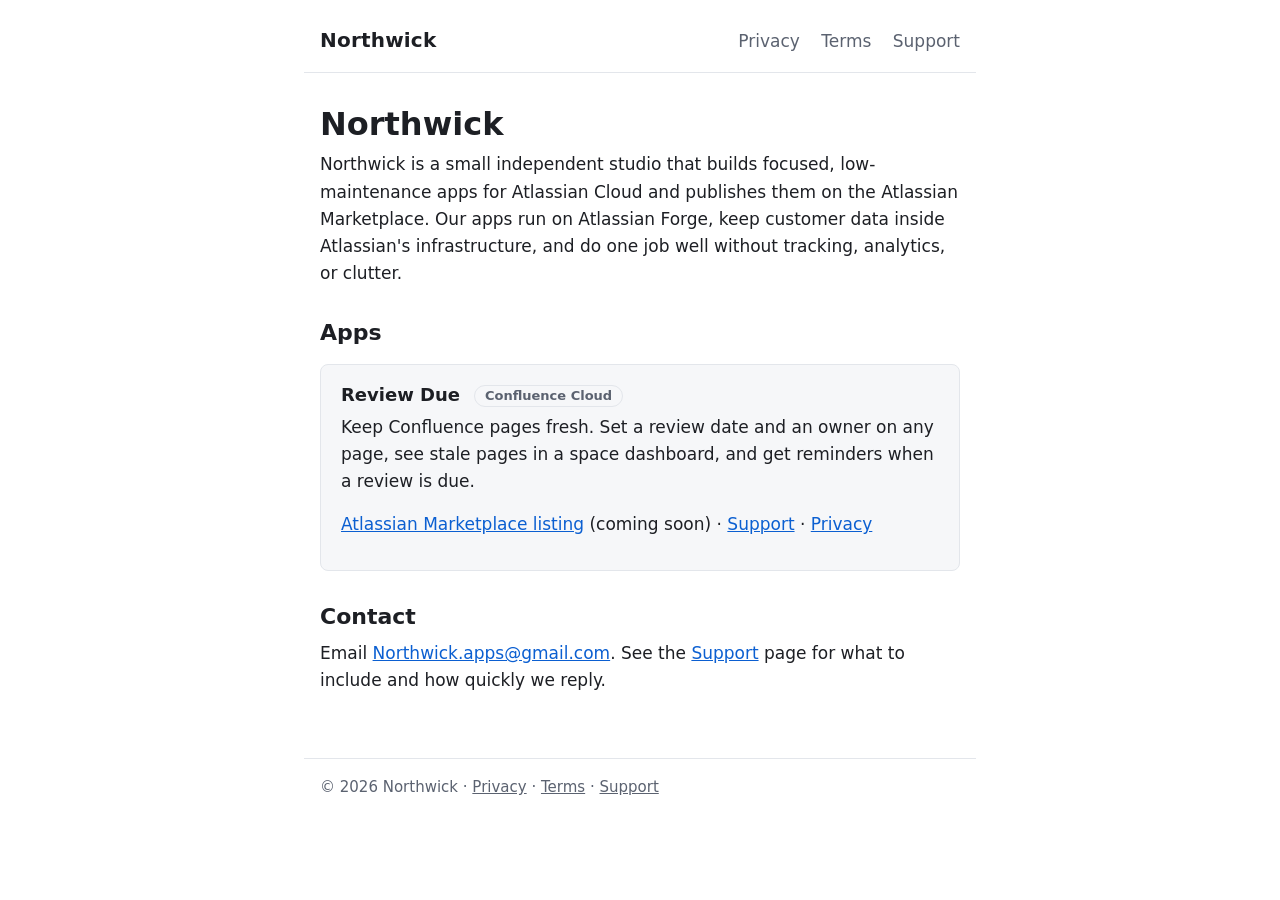
==== index.html @ f2c46829 "Add Northwick public site and GitHub Pages deployment Static site (plain HTML + one CSS file, no fra" ====
<!DOCTYPE html>
<html lang="en">
<head>
  <meta charset="utf-8">
  <meta name="viewport" content="width=device-width, initial-scale=1">
  <title>Northwick</title>
  <meta name="description" content="Northwick is a small independent studio publishing apps on the Atlassian Marketplace.">
  <link rel="stylesheet" href="style.css">
</head>
<body>
  <header>
    <a class="brand" href="./">Northwick</a>
    <nav>
      <a href="privacy.html">Privacy</a>
      <a href="terms.html">Terms</a>
      <a href="support.html">Support</a>
    </nav>
  </header>

  <main>
    <h1>Northwick</h1>
    <p>Northwick is a small independent studio that builds focused, low-maintenance apps for Atlassian Cloud and publishes them on the Atlassian Marketplace. Our apps run on Atlassian Forge, keep customer data inside Atlassian's infrastructure, and do one job well without tracking, analytics, or clutter.</p>

    <h2>Apps</h2>
    <div class="card">
      <h3>Review Due <span class="tag">Confluence Cloud</span></h3>
      <p>Keep Confluence pages fresh. Set a review date and an owner on any page, see stale pages in a space dashboard, and get reminders when a review is due.</p>
      <p>
        <a href="https://marketplace.atlassian.com/search?query=Review%20Due" rel="noopener">Atlassian Marketplace listing</a> (coming soon) ·
        <a href="support.html">Support</a> ·
        <a href="privacy.html">Privacy</a>
      </p>
    </div>

    <h2>Contact</h2>
    <p>Email <a href="mailto:Northwick.apps@gmail.com">Northwick.apps@gmail.com</a>. See the <a href="support.html">Support</a> page for what to include and how quickly we reply.</p>
  </main>

  <footer>
    <p>© 2026 Northwick · <a href="privacy.html">Privacy</a> · <a href="terms.html">Terms</a> · <a href="support.html">Support</a></p>
  </footer>
</body>
</html>
---- style.css ----
:root {
  color-scheme: light dark;
  --bg: #ffffff;
  --fg: #1d1f24;
  --muted: #5b6270;
  --link: #0b5fd1;
  --border: #e3e6eb;
  --card: #f6f7f9;
  --max: 42rem;
}

@media (prefers-color-scheme: dark) {
  :root {
    --bg: #14161a;
    --fg: #e8eaee;
    --muted: #a3aab6;
    --link: #7fb3ff;
    --border: #2b2f36;
    --card: #1c1f25;
  }
}

* { box-sizing: border-box; }

html { -webkit-text-size-adjust: 100%; }

body {
  margin: 0;
  background: var(--bg);
  color: var(--fg);
  font-family: system-ui, -apple-system, "Segoe UI", Roboto, "Helvetica Neue", Arial, sans-serif;
  font-size: 1.0625rem;
  line-height: 1.6;
}

header, main, footer {
  max-width: var(--max);
  margin: 0 auto;
  padding: 0 1rem;
}

header {
  display: flex;
  flex-wrap: wrap;
  align-items: baseline;
  justify-content: space-between;
  gap: 0.5rem 1.5rem;
  padding-top: 1.5rem;
  padding-bottom: 1rem;
  border-bottom: 1px solid var(--border);
}

.brand {
  font-weight: 700;
  font-size: 1.25rem;
  color: var(--fg);
  text-decoration: none;
  letter-spacing: 0.01em;
}

nav a {
  margin-right: 1rem;
  color: var(--muted);
  text-decoration: none;
}

nav a:last-child { margin-right: 0; }

nav a:hover, nav a[aria-current="page"] { color: var(--link); }

main { padding-top: 2rem; padding-bottom: 3rem; }

h1 { font-size: 2rem; line-height: 1.2; margin: 0 0 0.5rem; }
h2 { font-size: 1.375rem; line-height: 1.3; margin: 2rem 0 0.5rem; }
h3 { font-size: 1.125rem; margin: 1.5rem 0 0.25rem; }

p, ul, ol { margin: 0 0 1rem; }
li { margin-bottom: 0.25rem; }

a { color: var(--link); }

.meta { color: var(--muted); font-size: 0.9375rem; margin-bottom: 1.5rem; }

.card {
  background: var(--card);
  border: 1px solid var(--border);
  border-radius: 0.5rem;
  padding: 1rem 1.25rem;
  margin: 1rem 0;
}

.card h3 { margin-top: 0; }

.tag {
  display: inline-block;
  font-size: 0.8125rem;
  color: var(--muted);
  border: 1px solid var(--border);
  border-radius: 999px;
  padding: 0 0.6rem;
  margin-left: 0.5rem;
  vertical-align: middle;
}

code {
  font-family: ui-monospace, SFMono-Regular, Menlo, Consolas, monospace;
  font-size: 0.9375em;
  background: var(--card);
  border: 1px solid var(--border);
  border-radius: 0.25rem;
  padding: 0.05rem 0.3rem;
}

table { border-collapse: collapse; width: 100%; margin: 0 0 1rem; font-size: 0.9375rem; }
th, td { text-align: left; vertical-align: top; padding: 0.5rem 0.6rem; border-bottom: 1px solid var(--border); }
th { color: var(--muted); font-weight: 600; }

footer {
  border-top: 1px solid var(--border);
  padding-top: 1rem;
  padding-bottom: 2rem;
  color: var(--muted);
  font-size: 0.9375rem;
}

footer a { color: var(--muted); }

@media (max-width: 480px) {
  body { font-size: 1rem; }
  h1 { font-size: 1.625rem; }
  th, td { padding: 0.4rem; }
}
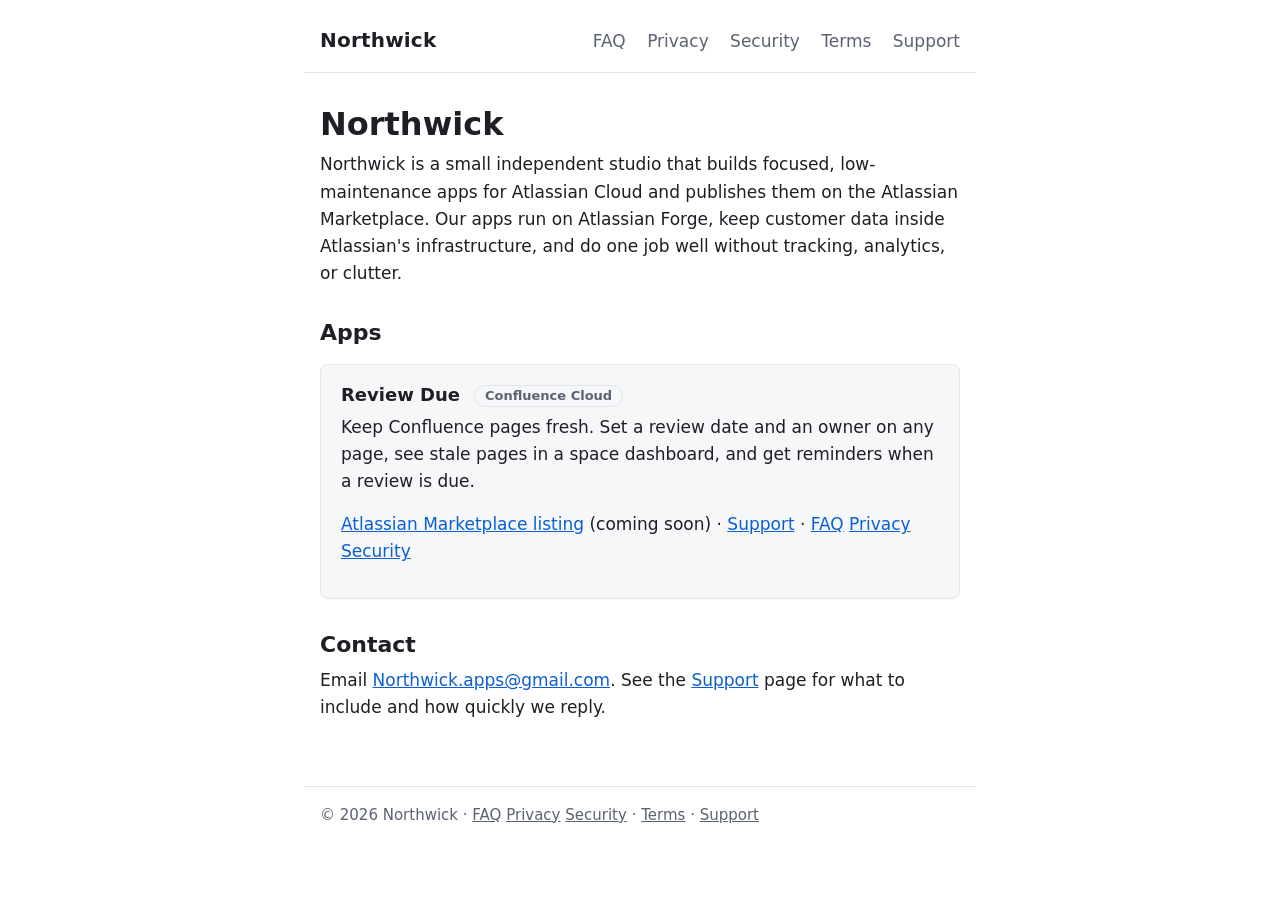
==== commit bcb2b509: "Publish the security page, the Review Due FAQ and article 1 Three pages the factory staged in Hq/sit" ====
--- a/index.html
+++ b/index.html
@@ -11,7 +11,7 @@
   <header>
     <a class="brand" href="./">Northwick</a>
     <nav>
-      <a href="privacy.html">Privacy</a>
+      <a href="faq.html">FAQ</a> <a href="privacy.html">Privacy</a> <a href="security.html">Security</a>
       <a href="terms.html">Terms</a>
       <a href="support.html">Support</a>
     </nav>
@@ -28,7 +28,7 @@
       <p>
         <a href="https://marketplace.atlassian.com/search?query=Review%20Due" rel="noopener">Atlassian Marketplace listing</a> (coming soon) ·
         <a href="support.html">Support</a> ·
-        <a href="privacy.html">Privacy</a>
+        <a href="faq.html">FAQ</a> <a href="privacy.html">Privacy</a> <a href="security.html">Security</a>
       </p>
     </div>
 
@@ -37,7 +37,7 @@
   </main>
 
   <footer>
-    <p>© 2026 Northwick · <a href="privacy.html">Privacy</a> · <a href="terms.html">Terms</a> · <a href="support.html">Support</a></p>
+    <p>© 2026 Northwick · <a href="faq.html">FAQ</a> <a href="privacy.html">Privacy</a> <a href="security.html">Security</a> · <a href="terms.html">Terms</a> · <a href="support.html">Support</a></p>
   </footer>
 </body>
 </html>
--- a/style.css
+++ b/style.css
@@ -130,3 +130,6 @@
   h1 { font-size: 1.625rem; }
   th, td { padding: 0.4rem; }
 }
+
+.footnotes { font-size: 0.9375rem; color: var(--muted); padding-left: 1.25rem; }
+sup { line-height: 0; }
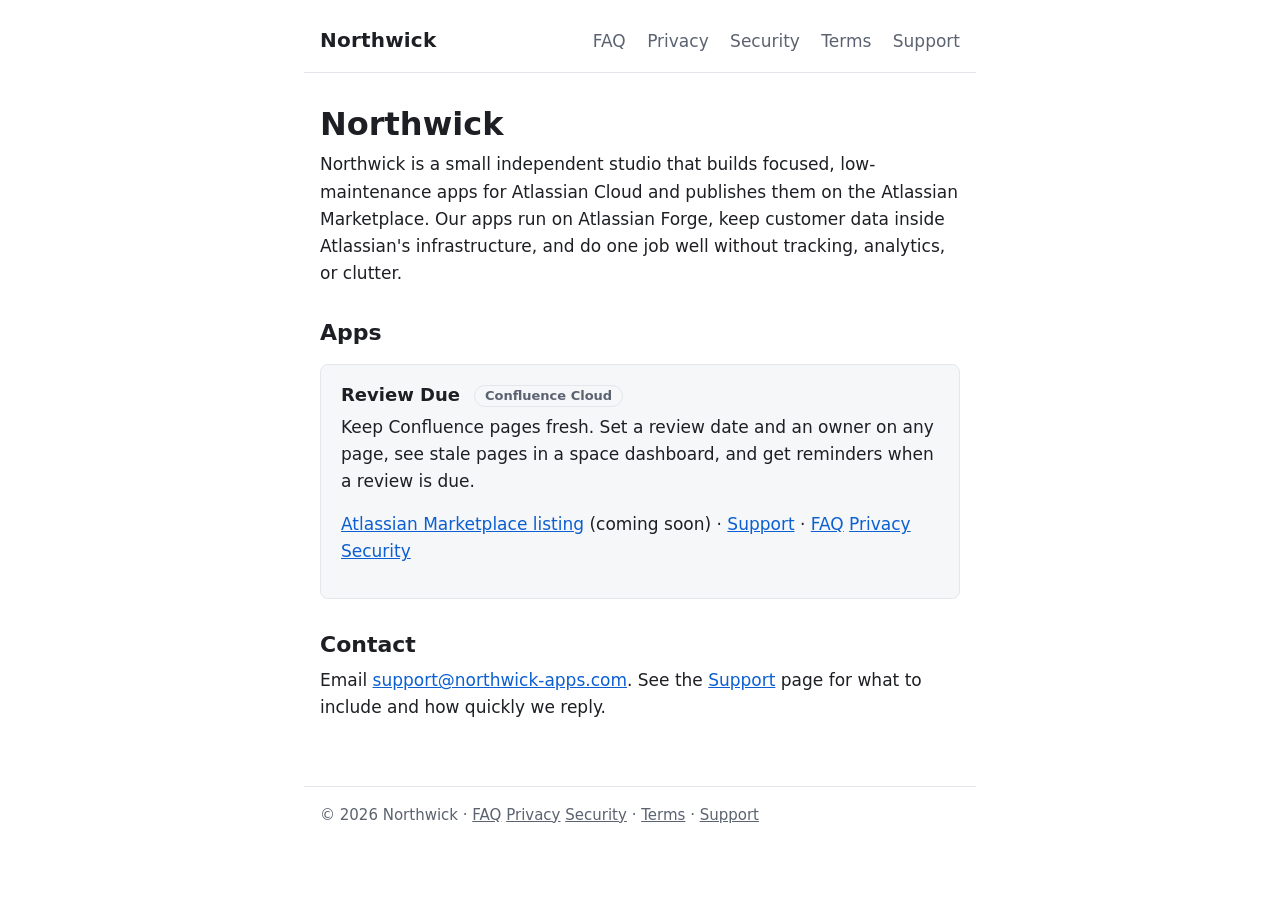
==== commit 32d4b71a: "Replace the Gmail contact with support@ and security@ on every page The studio's mail now runs on no" ====
--- a/index.html
+++ b/index.html
@@ -33,7 +33,7 @@
     </div>
 
     <h2>Contact</h2>
-    <p>Email <a href="mailto:Northwick.apps@gmail.com">Northwick.apps@gmail.com</a>. See the <a href="support.html">Support</a> page for what to include and how quickly we reply.</p>
+    <p>Email <a href="mailto:support@northwick-apps.com">support@northwick-apps.com</a>. See the <a href="support.html">Support</a> page for what to include and how quickly we reply.</p>
   </main>
 
   <footer>
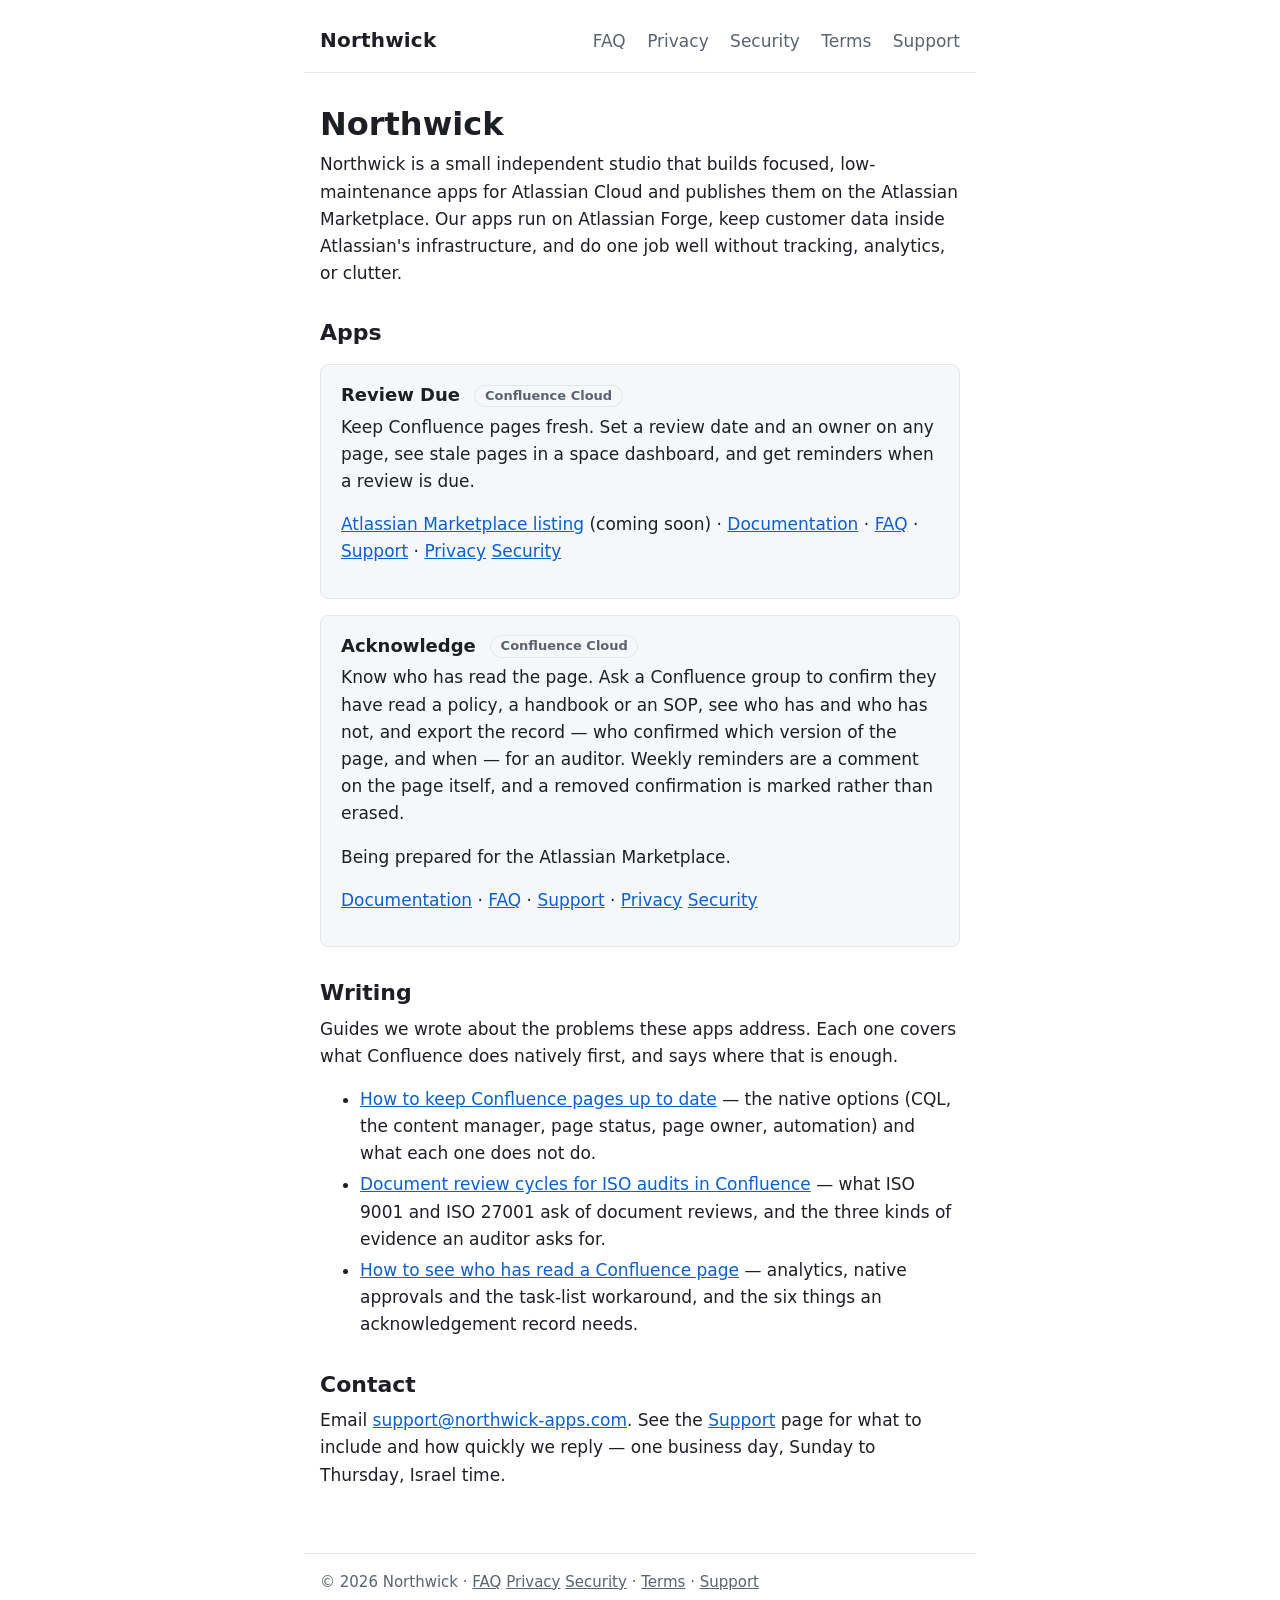
==== commit 68dfc100: "Home page lists both apps; article corrections; Comala comparison index.html now links Acknowledge's" ====
--- a/index.html
+++ b/index.html
@@ -4,7 +4,7 @@
   <meta charset="utf-8">
   <meta name="viewport" content="width=device-width, initial-scale=1">
   <title>Northwick</title>
-  <meta name="description" content="Northwick is a small independent studio publishing apps on the Atlassian Marketplace.">
+  <meta name="description" content="Northwick is a small independent studio publishing apps on the Atlassian Marketplace: Review Due keeps Confluence pages fresh, Acknowledge records who has read a page.">
   <link rel="stylesheet" href="style.css">
 </head>
 <body>
@@ -27,13 +27,35 @@
       <p>Keep Confluence pages fresh. Set a review date and an owner on any page, see stale pages in a space dashboard, and get reminders when a review is due.</p>
       <p>
         <a href="https://marketplace.atlassian.com/search?query=Review%20Due" rel="noopener">Atlassian Marketplace listing</a> (coming soon) ·
+        <a href="review-due-docs.html">Documentation</a> ·
+        <a href="faq.html">FAQ</a> ·
         <a href="support.html">Support</a> ·
-        <a href="faq.html">FAQ</a> <a href="privacy.html">Privacy</a> <a href="security.html">Security</a>
+        <a href="privacy.html">Privacy</a> <a href="security.html">Security</a>
       </p>
     </div>
 
+    <div class="card">
+      <h3>Acknowledge <span class="tag">Confluence Cloud</span></h3>
+      <p>Know who has read the page. Ask a Confluence group to confirm they have read a policy, a handbook or an SOP, see who has and who has not, and export the record — who confirmed which version of the page, and when — for an auditor. Weekly reminders are a comment on the page itself, and a removed confirmation is marked rather than erased.</p>
+      <p>Being prepared for the Atlassian Marketplace.</p>
+      <p>
+        <a href="acknowledge-docs.html">Documentation</a> ·
+        <a href="acknowledge-faq.html">FAQ</a> ·
+        <a href="support.html">Support</a> ·
+        <a href="privacy.html">Privacy</a> <a href="security.html">Security</a>
+      </p>
+    </div>
+
+    <h2>Writing</h2>
+    <p>Guides we wrote about the problems these apps address. Each one covers what Confluence does natively first, and says where that is enough.</p>
+    <ul>
+      <li><a href="keep-confluence-pages-up-to-date.html">How to keep Confluence pages up to date</a> — the native options (CQL, the content manager, page status, page owner, automation) and what each one does not do.</li>
+      <li><a href="document-review-cycles-iso-audits-confluence.html">Document review cycles for ISO audits in Confluence</a> — what ISO 9001 and ISO 27001 ask of document reviews, and the three kinds of evidence an auditor asks for.</li>
+      <li><a href="who-has-read-this-confluence-page.html">How to see who has read a Confluence page</a> — analytics, native approvals and the task-list workaround, and the six things an acknowledgement record needs.</li>
+    </ul>
+
     <h2>Contact</h2>
-    <p>Email <a href="mailto:support@northwick-apps.com">support@northwick-apps.com</a>. See the <a href="support.html">Support</a> page for what to include and how quickly we reply.</p>
+    <p>Email <a href="mailto:support@northwick-apps.com">support@northwick-apps.com</a>. See the <a href="support.html">Support</a> page for what to include and how quickly we reply — one business day, Sunday to Thursday, Israel time.</p>
   </main>
 
   <footer>
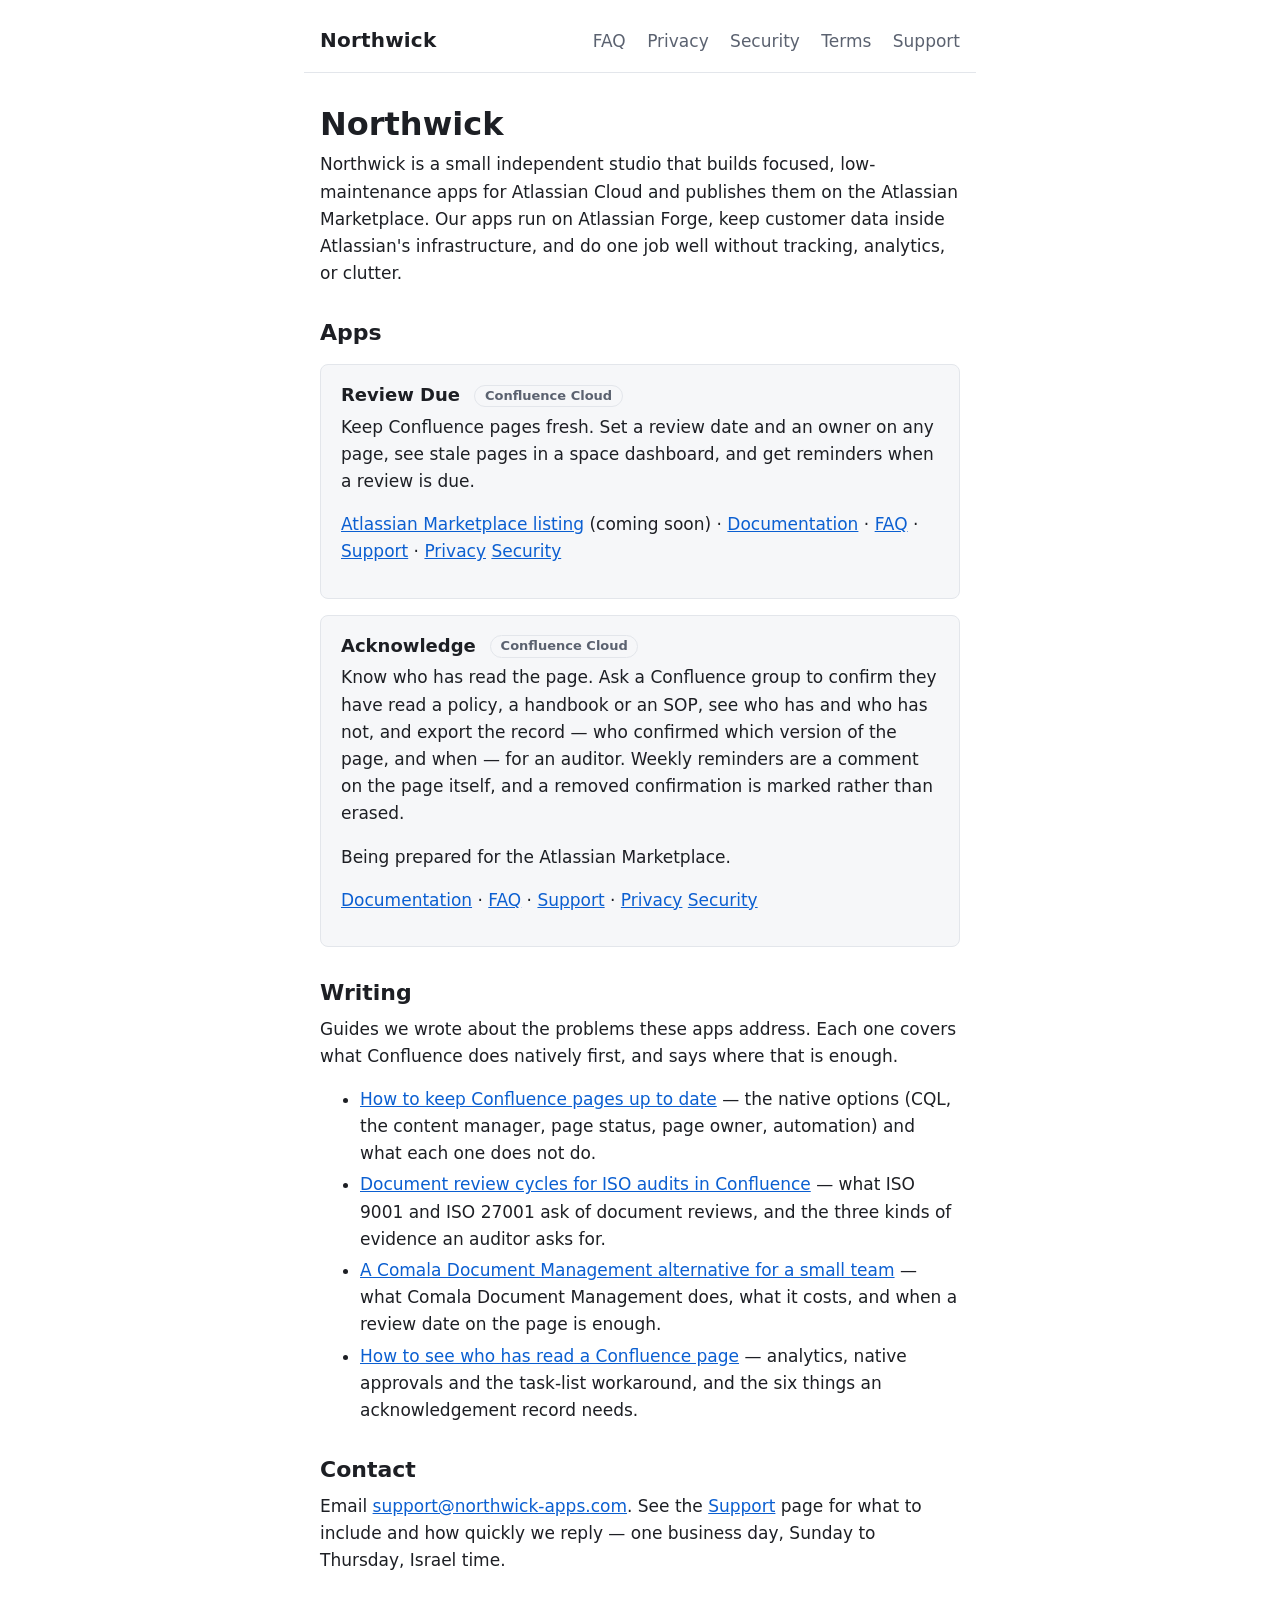
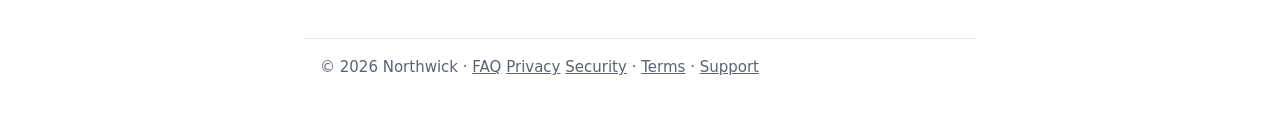
==== commit f6b4e1a3: "Docs pages say the apps are not listed yet; Comala article corrected and linked from Writing After a" ====
--- a/index.html
+++ b/index.html
@@ -51,6 +51,7 @@
     <ul>
       <li><a href="keep-confluence-pages-up-to-date.html">How to keep Confluence pages up to date</a> — the native options (CQL, the content manager, page status, page owner, automation) and what each one does not do.</li>
       <li><a href="document-review-cycles-iso-audits-confluence.html">Document review cycles for ISO audits in Confluence</a> — what ISO 9001 and ISO 27001 ask of document reviews, and the three kinds of evidence an auditor asks for.</li>
+      <li><a href="comala-document-management-alternative.html">A Comala Document Management alternative for a small team</a> — what Comala Document Management does, what it costs, and when a review date on the page is enough.</li>
       <li><a href="who-has-read-this-confluence-page.html">How to see who has read a Confluence page</a> — analytics, native approvals and the task-list workaround, and the six things an acknowledgement record needs.</li>
     </ul>
 
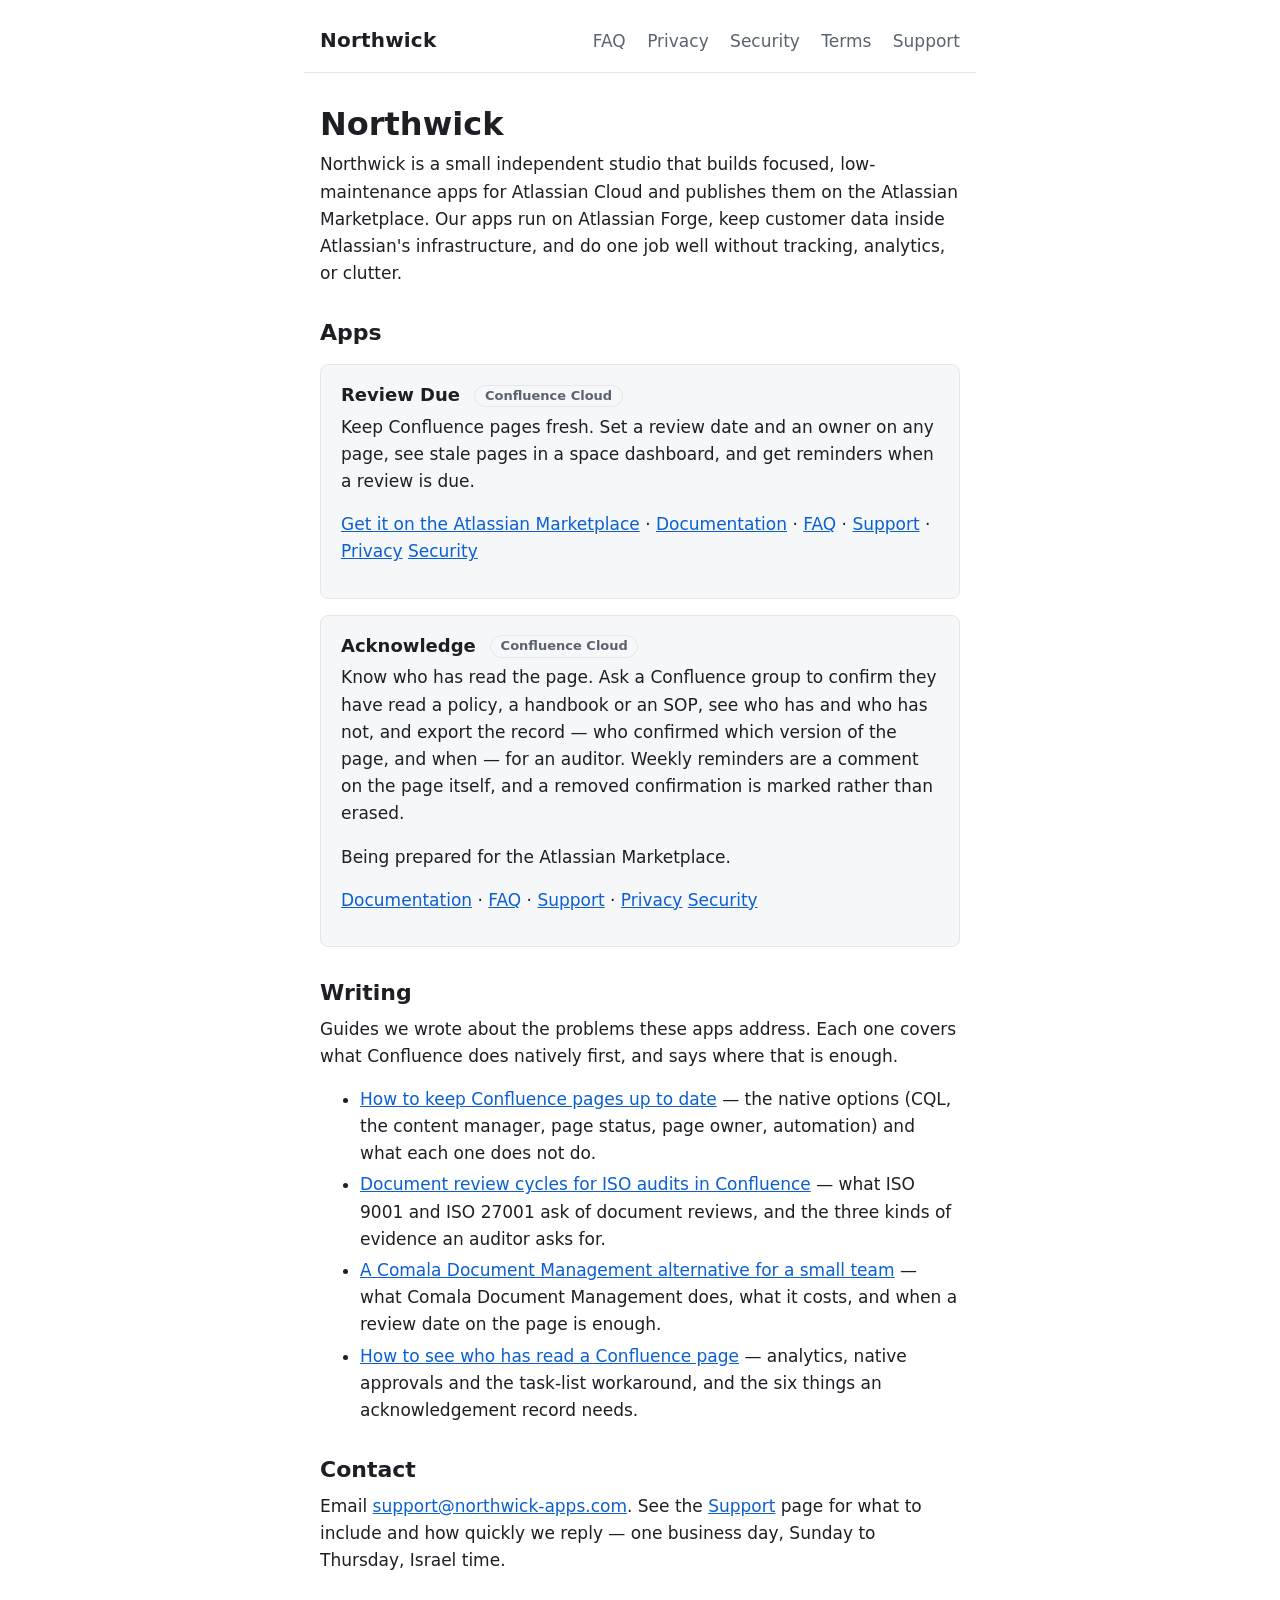
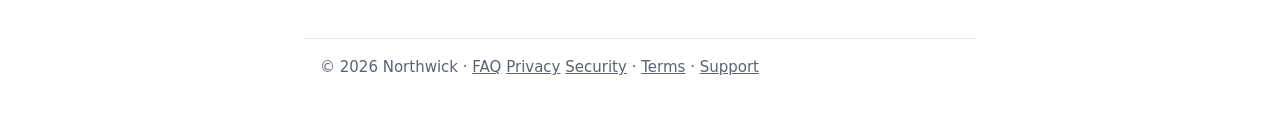
==== commit d994e2c2: "Review Due is on the Marketplace: link the listing, drop "coming soon" The listing was approved and " ====
--- a/index.html
+++ b/index.html
@@ -26,7 +26,7 @@
       <h3>Review Due <span class="tag">Confluence Cloud</span></h3>
       <p>Keep Confluence pages fresh. Set a review date and an owner on any page, see stale pages in a space dashboard, and get reminders when a review is due.</p>
       <p>
-        <a href="https://marketplace.atlassian.com/search?query=Review%20Due" rel="noopener">Atlassian Marketplace listing</a> (coming soon) ·
+        <a href="https://marketplace.atlassian.com/apps/1448228180/review-due" rel="noopener">Get it on the Atlassian Marketplace</a> ·
         <a href="review-due-docs.html">Documentation</a> ·
         <a href="faq.html">FAQ</a> ·
         <a href="support.html">Support</a> ·
